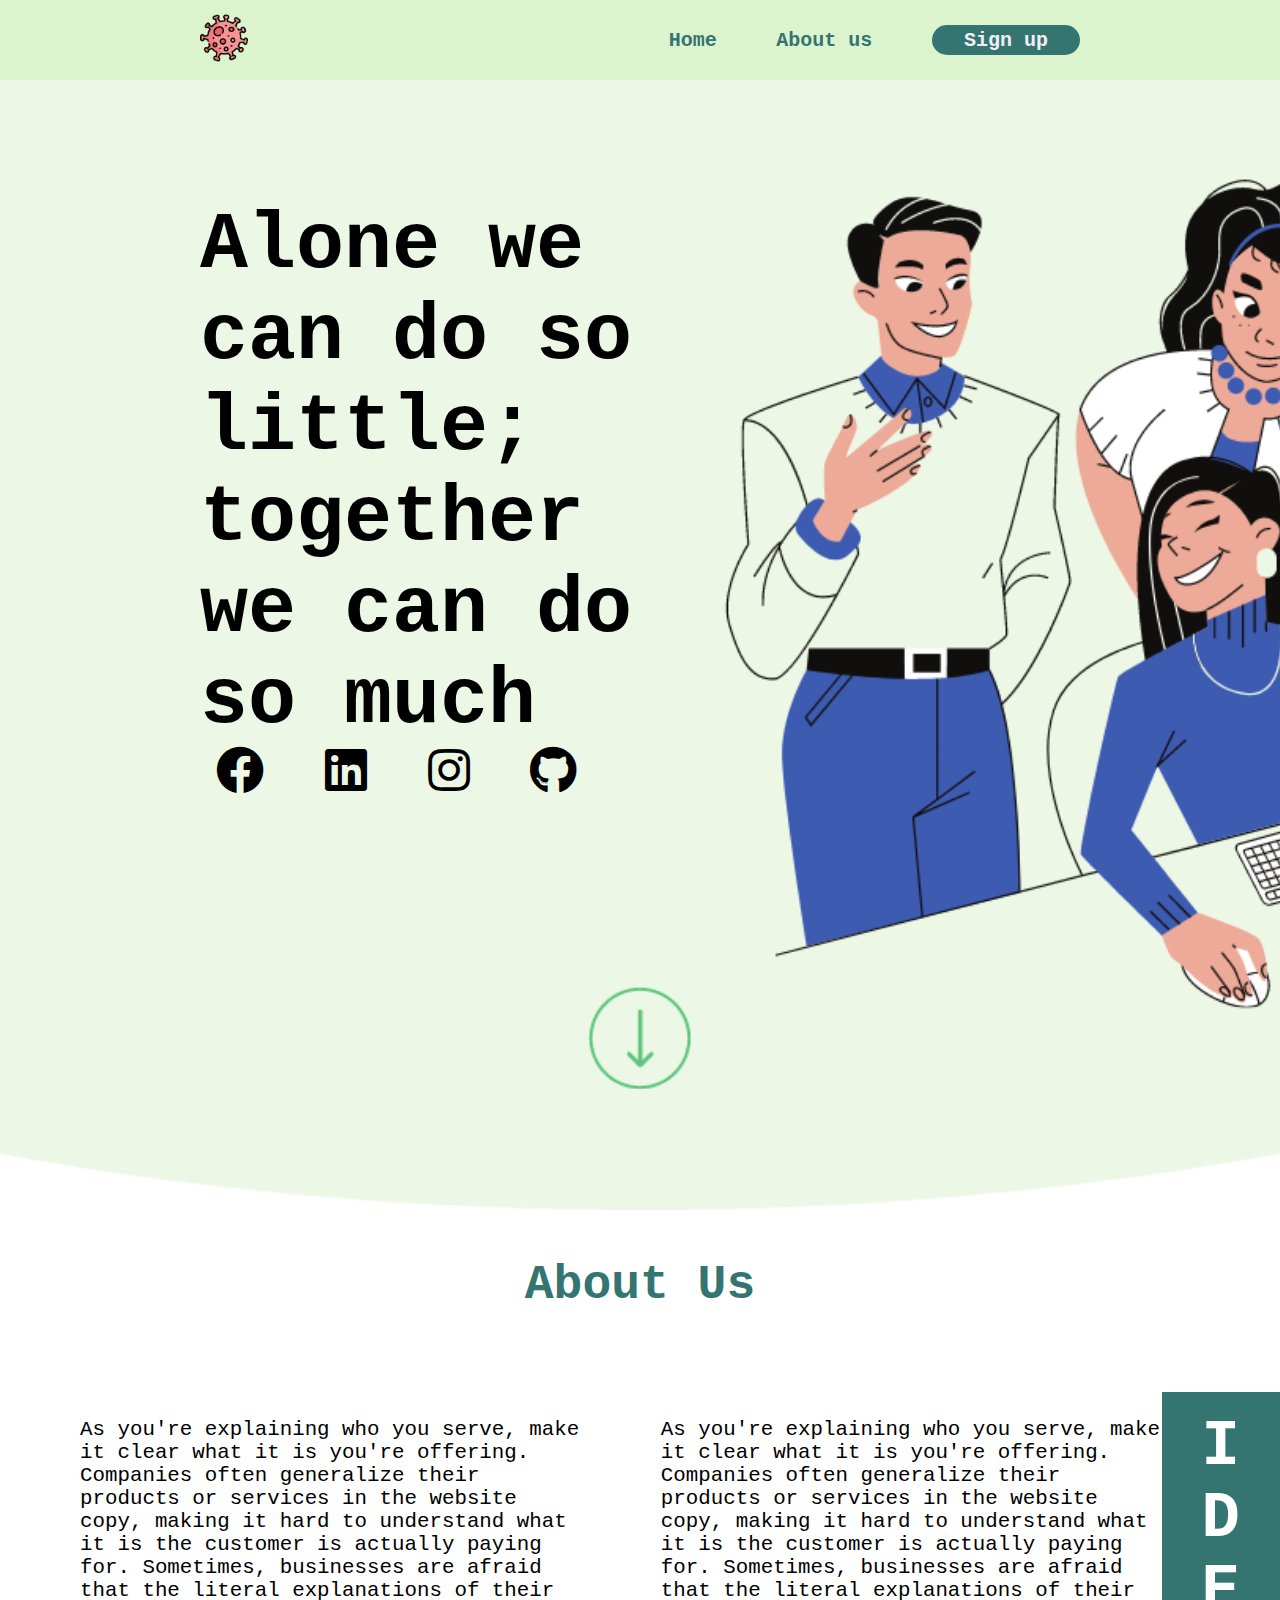
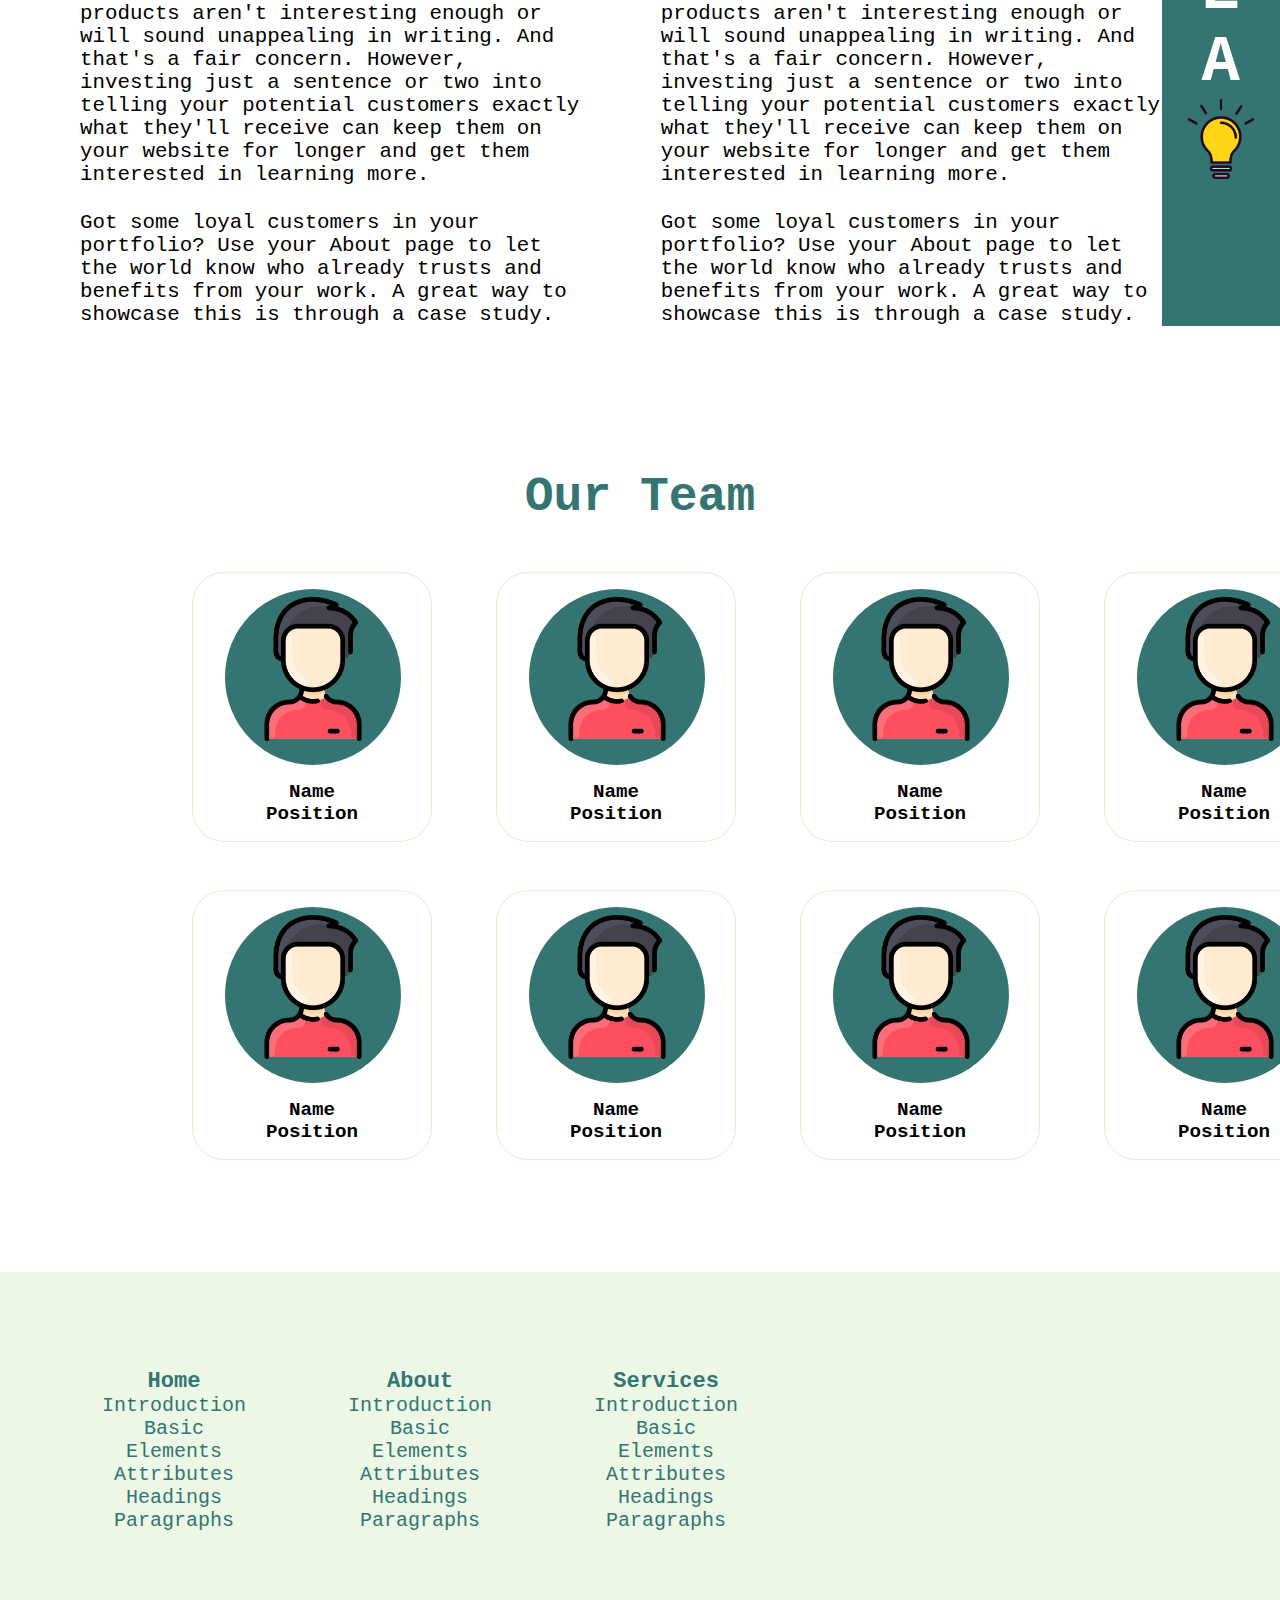
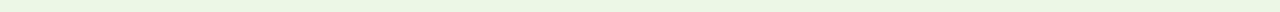
==== HTML/about.html @ 5c6e15dd "website updated" ====
<!-- keep the code as clean as possible at all the time :)-->
<!DOCTYPE html>
<html lang="en">
    <head>
        <meta charset="UTF-8">
        <meta http-equiv="X-UA-Compatible" content="IE=edge"> 
        <link rel="stylesheet" href="../CSS/about.css">
        <link rel="stylesheet" href="https://cdnjs.cloudflare.com/ajax/libs/font-awesome/5.15.4/css/all.min.css">
        <title>Dersler</title>
    </head>
    <body>
        <!--Taps-->
        <header>
            <a class ="logoicon" href="../HTML/index.html"><img src="../img/coronavirus.png"></a>
            <nav class="navtaps">
                <a href="../HTML/index.html">Home</a>
                <a href="../HTML/CSS.html">About us</a>
                <span class="sign"><a href="../HTML/sign.html">Sign up</a></span>
            </nav>
        </header>
        <!--Main body-->
        <section class="main">
            <div class="text">
                <h1>Alone we can do so little; together we can do so much</h1>
            <div class="icons">
                <a><i class="fab fa-facebook"></i></a>
                <a><i class="fab fa-linkedin"></i></a>
                <a><i class="fab fa-instagram"></i></a>
                <a><i class="fab fa-github"></i></a>
            </div>
            </div>
        </section>
        <!--About-->
        <h1 class="us">About Us</h1>
        <section class="about">
            <div class="text-p">
                <p>As you're explaining who you serve, make it clear what it is you're offering. Companies often generalize their products or services in the website copy, making it hard to understand what it is the customer is actually paying for. Sometimes, businesses are afraid that the literal explanations of their products aren't interesting enough or will sound unappealing in writing. And that's a fair concern.
                    However, investing just a sentence or two into telling your potential customers exactly what they'll receive can keep them on your website for longer and get them interested in learning more.</p>
                    <p>Got some loyal customers in your portfolio? Use your About page to let the world know who already trusts and benefits from your work. A great way to showcase this is through a case study.</p>
            </div>
            <div class="text-p">
                <p>As you're explaining who you serve, make it clear what it is you're offering. Companies often generalize their products or services in the website copy, making it hard to understand what it is the customer is actually paying for. Sometimes, businesses are afraid that the literal explanations of their products aren't interesting enough or will sound unappealing in writing. And that's a fair concern.
                    However, investing just a sentence or two into telling your potential customers exactly what they'll receive can keep them on your website for longer and get them interested in learning more.</p>
                    <p>Got some loyal customers in your portfolio? Use your About page to let the world know who already trusts and benefits from your work. A great way to showcase this is through a case study.</p>
            </div>
            <div class="idea">
                <h1>I<br>D<br>E<br>A</h1>
                <img src="../img/lightbulb.png">
            </div>
        </section>
        <!--Our Team -->
        <section class="team">
            <h1>Our Team</h1>
            <div class="cards">
                <div class="card">
                    <div class="img"><img src="../img/man.png"></div>
                    <div class="text">
                        <h4>Name<br>Position</h4>
                    </div>
                </div>
                <div class="card">
                    <div class="img"><img src="../img/man.png"></div>
                    <div class="text">
                        <h4>Name<br>Position</h4>
                    </div>
                </div>
                <div class="card">
                    <div class="img"><img src="../img/man.png"></div>
                    <div class="text">
                        <h4>Name<br>Position</h4>
                    </div>
                </div>
                <div class="card">
                    <div class="img"><img src="../img/man.png"></div>
                    <div class="text">
                        <h4>Name<br>Position</h4>
                    </div>
                </div>
                <div class="card">
                    <div class="img"><img src="../img/man.png"></div>
                    <div class="text">
                        <h4>Name<br>Position</h4>
                    </div>
                </div>
            </div>
            <div class="cards">
                <div class="card">
                    <div class="img"><img src="../img/man.png"></div>
                    <div class="text">
                        <h4>Name<br>Position</h4>
                    </div>
                </div>
                <div class="card">
                    <div class="img"><img src="../img/man.png"></div>
                    <div class="text">
                        <h4>Name<br>Position</h4>
                    </div>
                </div>
                <div class="card">
                    <div class="img"><img src="../img/man.png"></div>
                    <div class="text">
                        <h4>Name<br>Position</h4>
                    </div>
                </div>
                <div class="card">
                    <div class="img"><img src="../img/man.png"></div>
                    <div class="text">
                        <h4>Name<br>Position</h4>
                    </div>
                </div>
                <div class="card">
                    <div class="img"><img src="../img/man.png"></div>
                    <div class="text">
                        <h4>Name<br>Position</h4>
                    </div>
                </div>
            </div>
        </section>
        <!--footer-->
        <footer class="footer">
            <table class="footer-table">
                <tr>
                    <th>
                        <ul class="list">
                            <li><span>Home</span></li>
                            <li>Introduction</li>
                            <li>Basic</li>
                            <li>Elements</li>
                            <li>Attributes</li>
                            <li>Headings</li>
                            <li>Paragraphs</li>
                        </ul>
                    </th>
                    <th>
                        <ul class="list">
                            <li><span>About</span></li>
                            <li>Introduction</li>
                            <li>Basic</li>
                            <li>Elements</li>
                            <li>Attributes</li>
                            <li>Headings</li>
                            <li>Paragraphs</li>
                        </ul>
                    </th>
                    <th>
                        <ul class="list">
                            <li><span>Services</span></li>
                            <li>Introduction</li>
                            <li>Basic</li>
                            <li>Elements</li>
                            <li>Attributes</li>
                            <li>Headings</li>
                            <li>Paragraphs</li>
                        </ul>
                    </th>
                </tr>
            </table>
            <div class="soical-icons">
                <div class="text">
                    <h2>Follow us</h2>
                </div>
                <div class="icons">
                    <a><i class="fab fa-facebook"></i></a>
                    <a><i class="fab fa-linkedin"></i></a>
                    <a><i class="fab fa-instagram"></i></a>
                    <a><i class="fab fa-github"></i></a>
                </div>
            </div>
        </footer>
    </body>
</html>
---- CSS/about.css ----
@import url('https://fonts.googleapis.com/css2?family=Poppins:ital,wght@0,100;0,200;0,300;0,400;0,500;0,600;0,700;0,800;0,900;1,100;1,200;1,300;1,400;1,500;1,600;1,700;1,800;1,900&display=swap');
*{
    font-family:'Courier New', Courier, monospace;
    margin: 0rem;
    padding: 0rem;
    box-sizing: border-box;
    scroll-behavior: smooth;
}
header {
    background-color: #DCF4CE;
    width: 100%;
    height: 5rem;
    position: fixed;
    z-index: 999;
    display: flex;
    justify-content: space-between;
    align-items: center;
    padding: 0rem 12.5rem;
}
header a {
    text-decoration: none;
}
.navtaps a{
    color: #347571;
    text-decoration: none;
    font-weight: bold;
    padding-left: 3.125rem;
    font-size: 1.25rem;
    transition: 0.5s ease;
}
header a {
    margin: 0rem;
}
header img {
    width: 3rem;
    height: 3rem;
}
.navtaps a:hover{
    color: #ffff;
}
header .sign a {
    text-decoration: none;
    color: #f0f0f0;
    background-color: #347571;
    font-size: 1.25rem;
    font-weight: bold;
    display: inline-block;
    padding: 0.2rem 2rem;
    margin-left: 3.125rem;
    border-radius: 3.125rem;
    transition: 0.7s ease;
}
header .sign a:hover {
    color: #f0f0f0;
    transform: scale(1.1);
}
section{
    padding: 12.5rem 12.5rem;
}
.main {
    width: 100%;
    height: 100%;
    overflow: hidden;
    position: relative;
    background-image: url(../img/about.png);
    background-position: center;
    background-repeat: no-repeat;
    background-size: cover;
    display: flex;
    justify-content: space-between;
}
.main .text {
    width: 68rem;
    padding-right: 21rem;
}
.main .text h3 {
    font-size: 3rem;
    margin-right: 2rem;
}
.main .text h1 {
    font-size: 5rem;
    margin-right: 2rem;
}
.main .icons {
    font-size: 3rem;
    margin-bottom: 13rem;
}
.main .icons a {
    margin: 1rem 1rem;
}
.team {
    padding: 4rem;
}
.team h1 {
    font-size: 3rem;
    font-weight: bold;
    color: #347571;
    text-align: center;
    margin-bottom: 3rem;
}
.team .cards {
    width: 80%;
    display: flex;
    justify-content: space-between;
    padding: 0rem 8rem;
    margin-bottom: 3rem;
}
.team .card {
    border: #DCF4CE solid 1px;
    border-radius: 2rem;
    width: 15rem;
    text-align: center;
    padding: 1rem 2rem;
    transition: 0.7s ease;
    margin-right: 4rem;
}
.team .card:hover {
    background-color: #f4ffee;
}
.team .card .img {
    background-color: #347571;
    border-radius: 50rem;
    width: 11rem;
    height: 11rem;
    align-items: center;
    padding: 0.5rem;
    margin-bottom: 1rem;
}
.team .card .img img {
    width: 9rem;
    height: 9rem;
}
.team .cards .card .text h4 {
    font-size: 1.2rem;
}
.about {
    padding: 5rem 0rem;
    display: flex;
    justify-content: space-between;
    width: 100%;
}
body .us {
    font-size: 3rem;
    font-weight: bold;
    color: #347571;
    text-align: center;
    margin-top: 3rem;
}
.about .text-p p {
    font-size: 1.3rem;
    margin-left: 5rem;
    margin-top: 1.6rem;
}
.about .idea h1 {
    font-size: 4rem;
    color: #ffff;
    text-align: center;
}
.about .idea img {
    width: 5rem;
    height: 5rem;
}
.about .idea {
    background-color: #347571;
    width: 8rem;
    padding: 1.2rem;
}
.footer-table {
    margin-right: 41.875rem;
}
.footer{
    width: 100%;
    height: 100%;
    overflow: hidden;
    position: relative;
    background-image: url(../img/footer.png);
    background-position: center;
    background-repeat: no-repeat;
    background-size: cover;
    display: flex;
    justify-content: space-between;
    color:#347571;
    display: flex;
    justify-content: space-between;
    padding: 3.125rem;
}
.footer .footer-table {
    margin-top: 1rem;
}
.footer .list{
    font-size: 1.25rem;
    padding: 0rem 3.125rem;
    font-weight: 500;
    list-style-type: none;
}
.footer .list span{
    font-size: 1.375rem;
    font-weight: bold;
}
.footer .soical-icons {
    font-size: 1.875rem;
    padding: 2.125rem;
    width: 100%;
    text-align: center;
    
}
.footer .soical-icons a {
    padding: 0.25rem;
}
.footer .soical-icons .text {
    text-align: center;
}
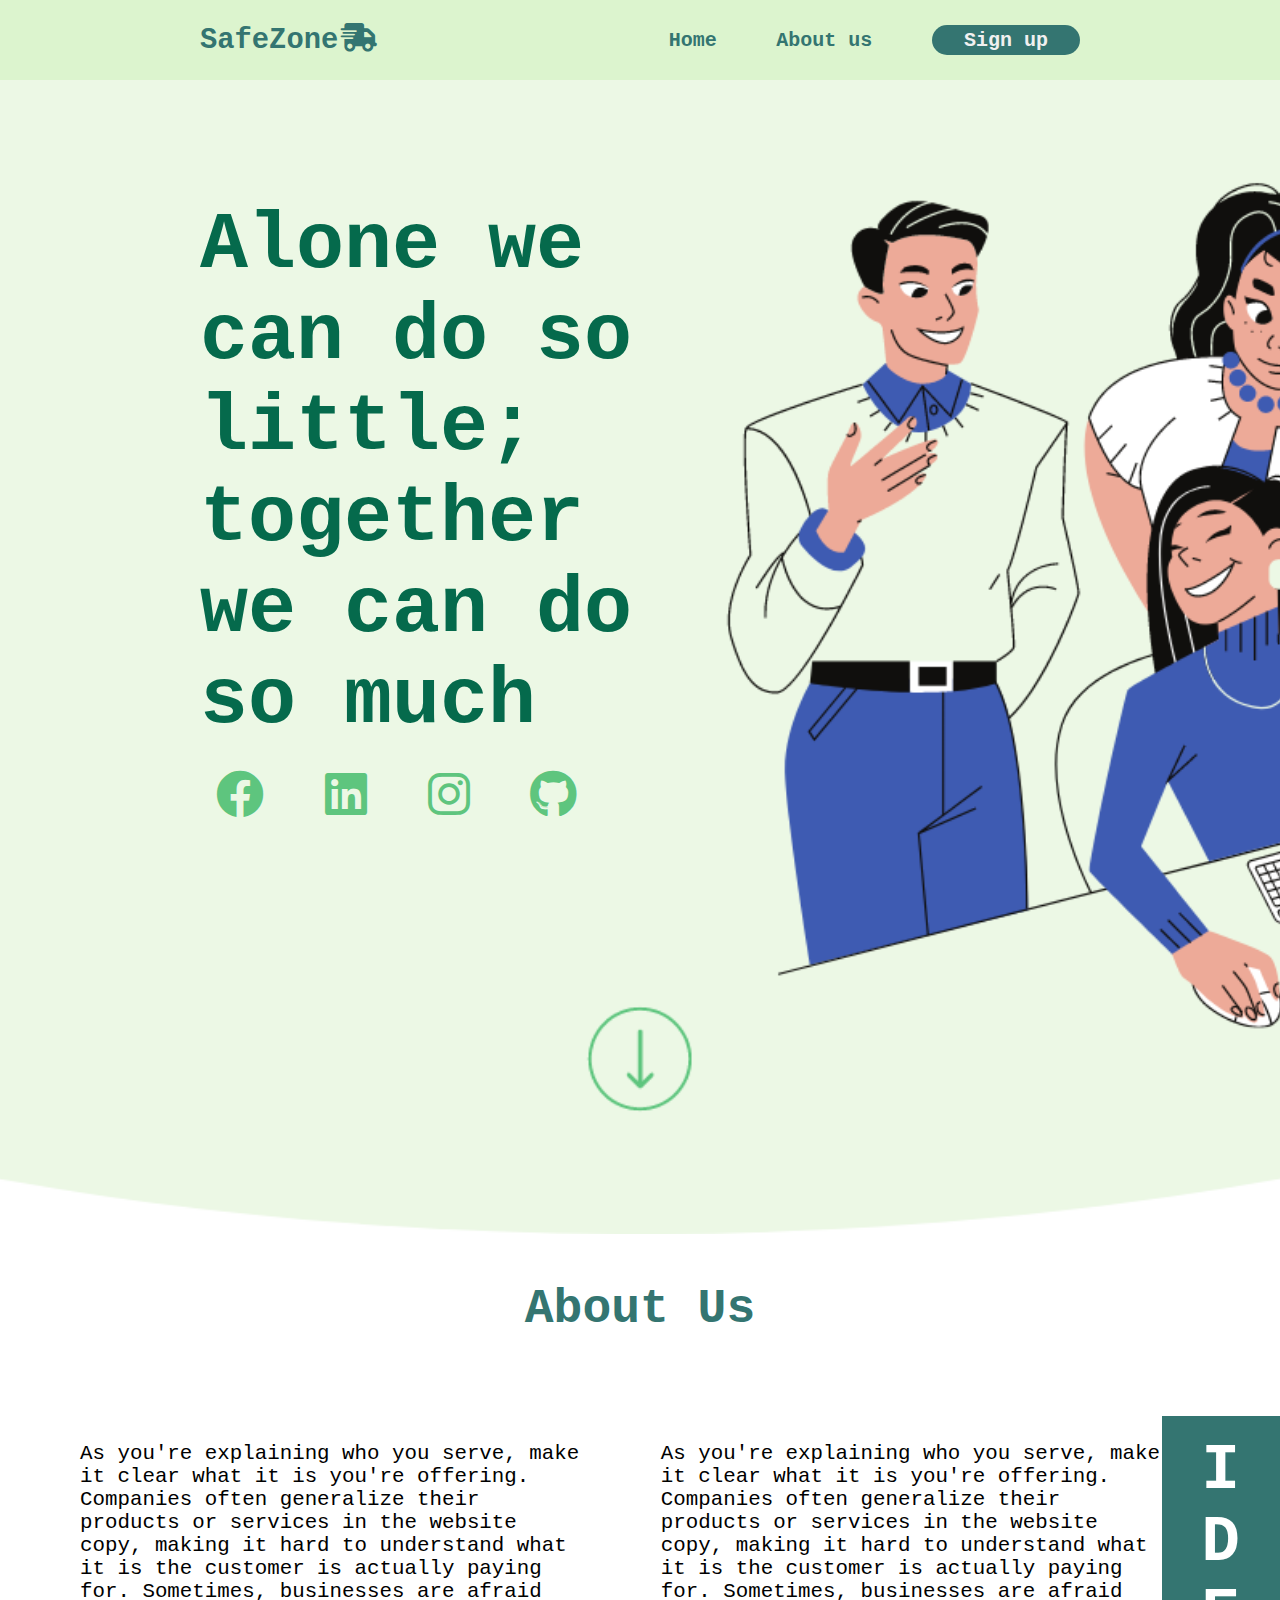
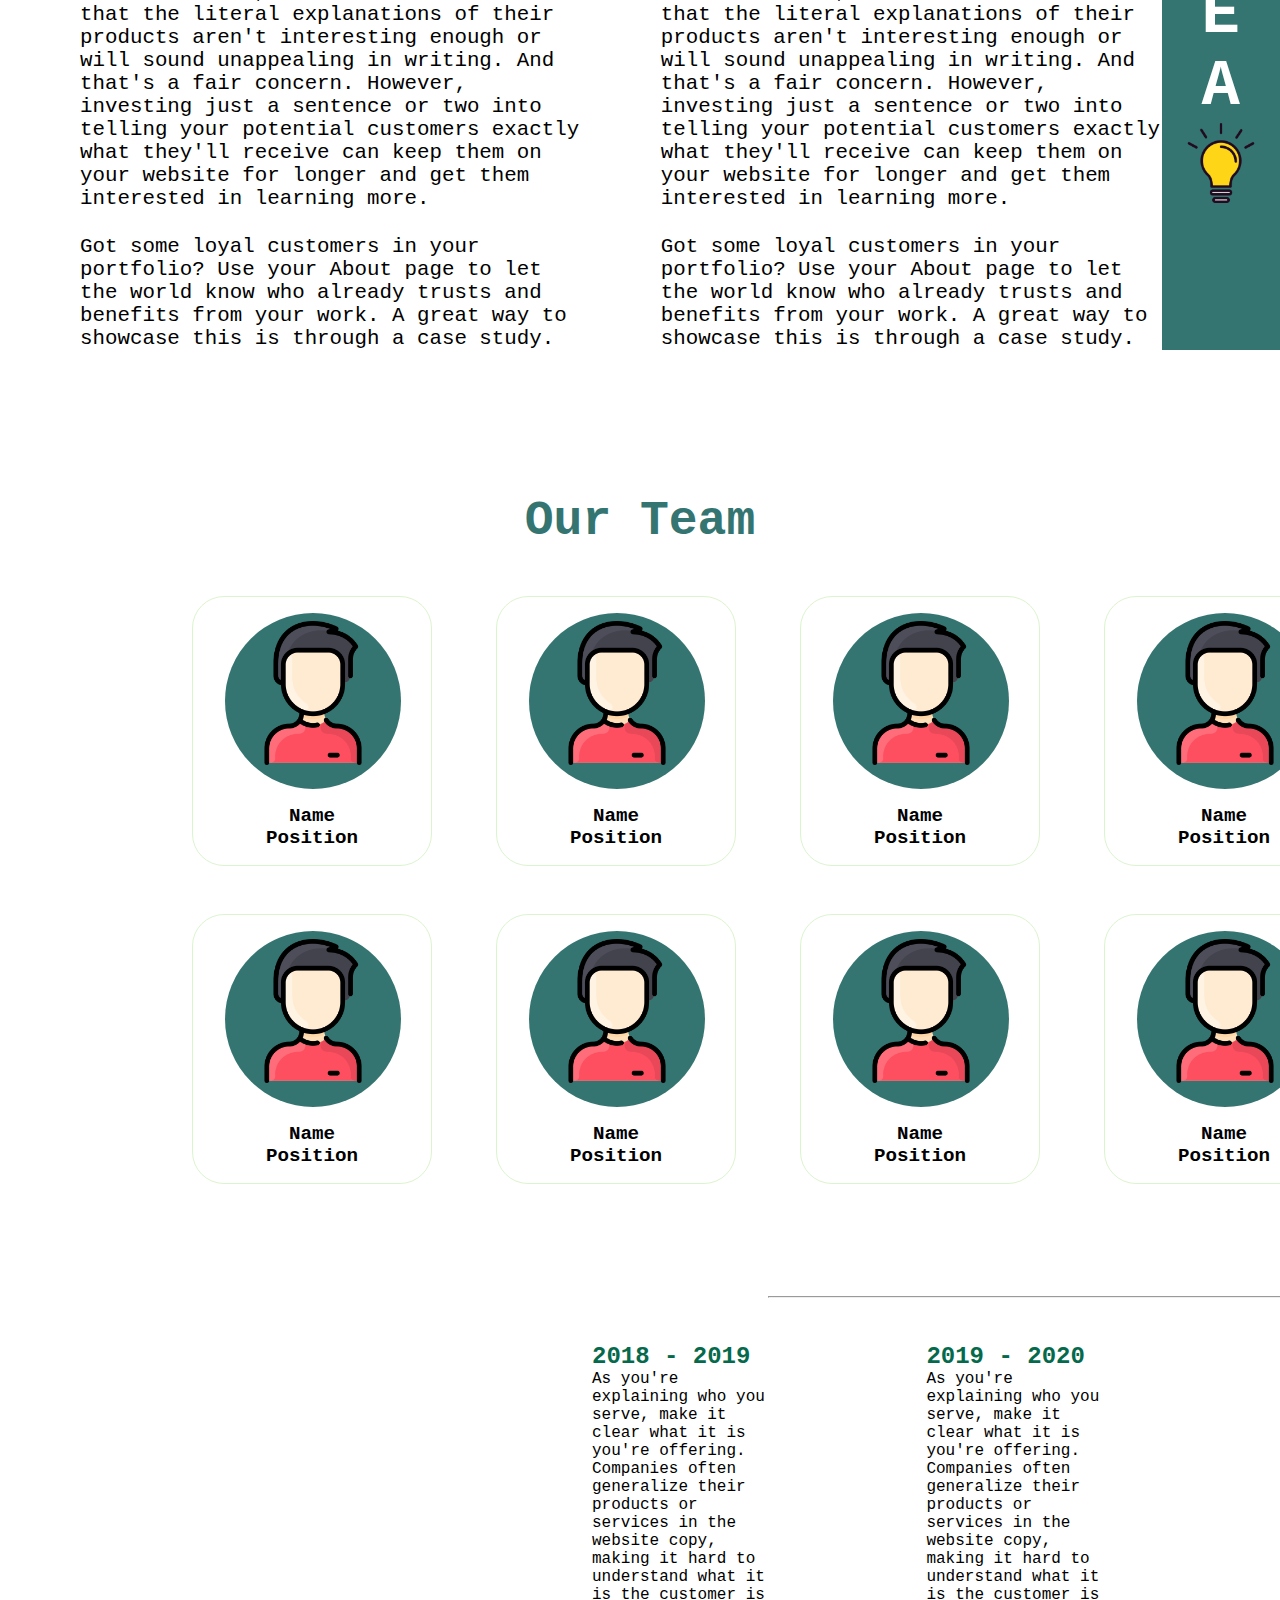
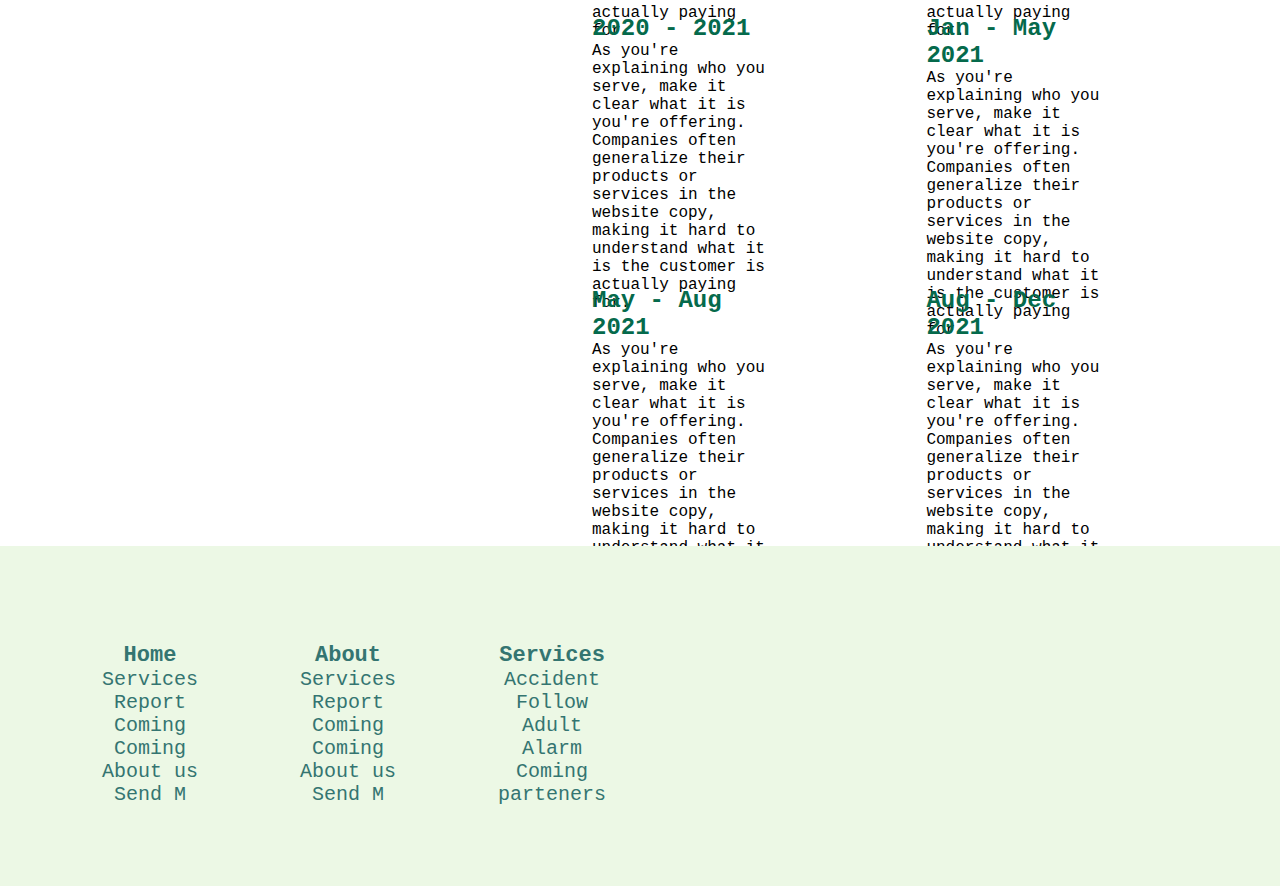
==== commit 7325c5f9: "wbsite updated" ====
--- a/HTML/about.html
+++ b/HTML/about.html
@@ -5,13 +5,13 @@
         <meta charset="UTF-8">
         <meta http-equiv="X-UA-Compatible" content="IE=edge"> 
         <link rel="stylesheet" href="../CSS/about.css">
-        <link rel="stylesheet" href="https://cdnjs.cloudflare.com/ajax/libs/font-awesome/5.15.4/css/all.min.css">
-        <title>Dersler</title>
+        <link rel="stylesheet" href="https://cdnjs.cloudflare.com/ajax/libs/font-awesome/6.0.0/css/all.min.css">
+        <title>SafeZone</title>
     </head>
     <body>
         <!--Taps-->
         <header>
-            <a class ="logoicon" href="../HTML/index.html"><img src="../img/coronavirus.png"></a>
+            <a class ="logoicon" href="../HTML/index.html"><span>SafeZone</span><i class="fa-solid fa-truck-fast"></i></a>
             <nav class="navtaps">
                 <a href="../HTML/index.html">Home</a>
                 <a href="../HTML/CSS.html">About us</a>
@@ -116,6 +116,47 @@
                 </div>
             </div>
         </section>
+        <div class="hr">
+            <hr class="sendhr">
+        </div>
+        <!--time line-->
+        <section class="time">
+            <div class="gif">
+                <img>
+            </div>
+            <div class="dates">
+                <div class="row">
+                    <div class="date">
+                        <h5>2018 - 2019</h5>
+                        <p>As you're explaining who you serve, make it clear what it is you're offering. Companies often generalize their products or services in the website copy, making it hard to understand what it is the customer is actually paying for.</p>
+                    </div>
+                    <div class="date">
+                        <h5>2019 - 2020</h5>
+                        <p>As you're explaining who you serve, make it clear what it is you're offering. Companies often generalize their products or services in the website copy, making it hard to understand what it is the customer is actually paying for.</p>
+                    </div>
+                </div>
+                <div class="row">
+                    <div class="date">
+                        <h5>2020 - 2021</h5>
+                        <p>As you're explaining who you serve, make it clear what it is you're offering. Companies often generalize their products or services in the website copy, making it hard to understand what it is the customer is actually paying for.</p>
+                    </div>
+                    <div class="date">
+                        <h5>Jan - May 2021</h5>
+                        <p>As you're explaining who you serve, make it clear what it is you're offering. Companies often generalize their products or services in the website copy, making it hard to understand what it is the customer is actually paying for.</p>
+                    </div>
+                </div>
+                <div class="row">
+                    <div class="date">
+                        <h5>May - Aug 2021</h5>
+                        <p>As you're explaining who you serve, make it clear what it is you're offering. Companies often generalize their products or services in the website copy, making it hard to understand what it is the customer is actually paying for.</p>
+                    </div>
+                    <div class="date">
+                        <h5>Aug - Dec 2021</h5>
+                        <p>As you're explaining who you serve, make it clear what it is you're offering. Companies often generalize their products or services in the website copy, making it hard to understand what it is the customer is actually paying for.</p>
+                    </div>
+                </div>
+            </div>
+        </section>
         <!--footer-->
         <footer class="footer">
             <table class="footer-table">
@@ -123,34 +164,34 @@
                     <th>
                         <ul class="list">
                             <li><span>Home</span></li>
-                            <li>Introduction</li>
-                            <li>Basic</li>
-                            <li>Elements</li>
-                            <li>Attributes</li>
-                            <li>Headings</li>
-                            <li>Paragraphs</li>
+                            <li>Services</li>
+                            <li>Report</li>
+                            <li>Coming</li>
+                            <li>Coming</li>
+                            <li>About us</li>
+                            <li>Send M</li>
                         </ul>
                     </th>
                     <th>
                         <ul class="list">
                             <li><span>About</span></li>
-                            <li>Introduction</li>
-                            <li>Basic</li>
-                            <li>Elements</li>
-                            <li>Attributes</li>
-                            <li>Headings</li>
-                            <li>Paragraphs</li>
+                            <li>Services</li>
+                            <li>Report</li>
+                            <li>Coming</li>
+                            <li>Coming</li>
+                            <li>About us</li>
+                            <li>Send M</li>
                         </ul>
                     </th>
                     <th>
                         <ul class="list">
                             <li><span>Services</span></li>
-                            <li>Introduction</li>
-                            <li>Basic</li>
-                            <li>Elements</li>
-                            <li>Attributes</li>
-                            <li>Headings</li>
-                            <li>Paragraphs</li>
+                            <li>Accident</li>
+                            <li>Follow</li>
+                            <li>Adult</li>
+                            <li>Alarm</li>
+                            <li>Coming</li>
+                            <li>parteners</li>
                         </ul>
                     </th>
                 </tr>
--- a/CSS/about.css
+++ b/CSS/about.css
@@ -20,6 +20,16 @@
 header a {
     text-decoration: none;
 }
+header .logoicon span {
+    font-size: 1.8rem;
+    font-weight: 900;
+    color: #347571;
+}
+header .logoicon i {
+    color: #347571;
+    font-size: 1.8rem;
+    margin-left: 0.2rem;
+}
 .navtaps a{
     color: #347571;
     text-decoration: none;
@@ -76,17 +86,24 @@
 .main .text h3 {
     font-size: 3rem;
     margin-right: 2rem;
+    color: #056A4C;
 }
 .main .text h1 {
     font-size: 5rem;
     margin-right: 2rem;
+    color: #056A4C;
 }
 .main .icons {
     font-size: 3rem;
     margin-bottom: 13rem;
+    margin-top: 1.5rem;
+
 }
 .main .icons a {
     margin: 1rem 1rem;
+}
+.main .icons i {
+    color: #5EC57E;
 }
 .team {
     padding: 4rem;
@@ -209,4 +226,51 @@
 }
 .footer .soical-icons .text {
     text-align: center;
+}
+.time {
+    padding: 0rem 2rem;
+    margin-bottom: 2rem;
+    display: flex;
+    justify-content: space-between;
+}
+.time .gif {
+    width: 37%;
+    height: 50rem;
+    background-image: url(../img/tallest-gba76d2b7b_1920.jpg);
+    background-position: center;
+    background-repeat: no-repeat;
+    background-size: cover;
+    background-attachment: fixed;
+}
+.dates {
+    width: 55%;
+    margin: 0rem 4rem;
+}
+.time .dates .row {
+    display: flex;
+    justify-content: space-between;
+}
+.time .dates .row .date {
+    margin: 2rem 4rem;
+    width: 25rem;
+    height: 13rem;
+    padding: 0.8rem;
+    transition: 0.7s ease;
+}
+.time .dates .row .date:hover {
+    border: solid #056A4C 0.1rem;
+}
+.time .dates .row .date h5 {
+    color: #056A4C;
+    font-size: 1.5rem;
+}
+.hr {
+    padding: 0rem 0rem;
+    margin: 0rem;
+    margin-left: 48rem;
+}
+.sendhr {
+    width: 59rem;
+    text-align: center;
+    color: #347571;
 }